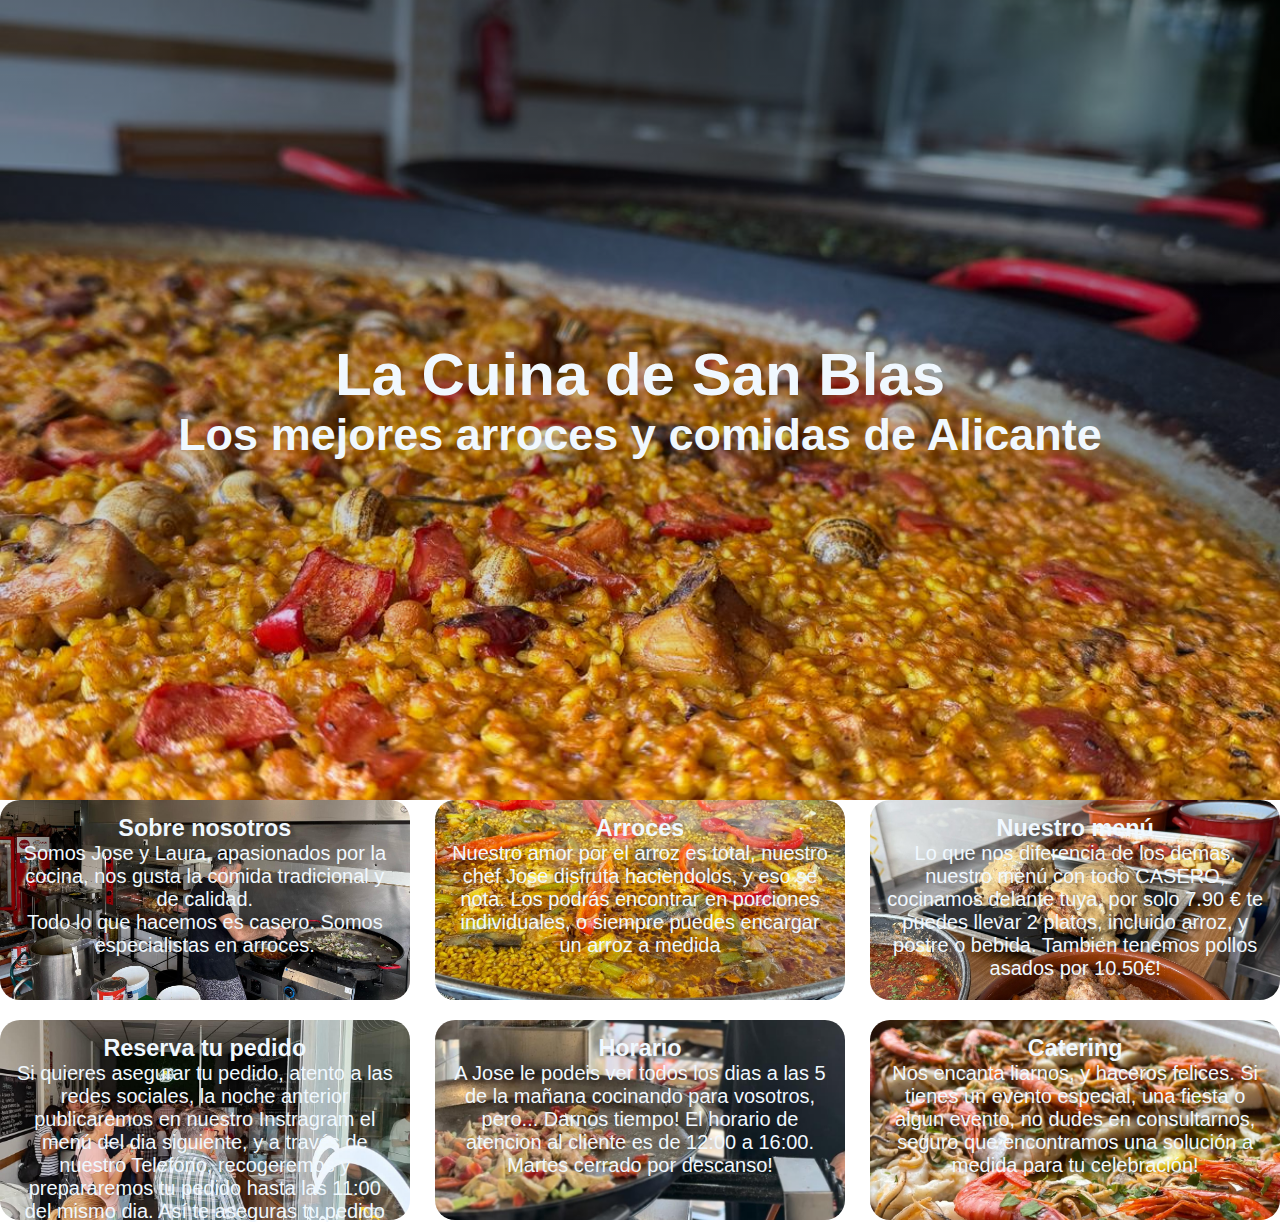
==== Lacuina.html @ eacab504 "14/04 articles" ====
<!DOCTYPE html>
<html lang="es">
<head>
    <meta charset="UTF-8">
    <meta name="viewport" content="width=device-width, initial-scale=1.0">
    <meta name="author" content="Jorge Sanchez Gallego">
    <meta name="description" content="Los mejores arroces y comidas para llevar en Alicante">
    <meta name="keywords" content="Mejores arroces para llevar en Alicante,
    comida, no cocinar, comida para llevar Alicante, 
    la mejor comida en Alicante,mejor menu del dia en Alicante">
    <meta name="adress" content="C/ Santo Domingo, 3 local 1, 03005 Alicante, España">
    <meta name="geo.placename" content="Alicante">
    <meta name="geo.region" content="es">
    <meta property="og:title" content="La Cuina de San Blas">
    <meta property="og:image" content="https://cdn.website.dish.co/media/9a/c0/7563602/La-Cuina-de-San-Blas-IMG-2267-jpeg.jpg">
    <meta property="og:locale" content="es">
    <link rel="icon" href="assets/La-Cuina-de-San-Blas-704644aa-c952-430c-807f-1f86bdea5b6a-jpeg.ico">
    <link rel="stylesheet" href="assets/styles.css">

    <title>La Cuina de San Blas</title>
</head>
<body>
    <header id="cabecera">
        <h1>La Cuina de San Blas</h1>
        <h2>Los mejores arroces y comidas de Alicante</h2>
    </header>
    <main>
        <section>
            <article class="columnas" id="sobreNosotros">
                <h3>Sobre nosotros</h3>
                <p>Somos Jose y Laura, apasionados por la cocina, nos gusta la comida tradicional y de calidad. </p>
                <p>Todo lo que hacemos es casero. Somos especialistas en arroces.</p>
            </article>
            <article class="columnas" id="arroces">
                <h3>Arroces</h3>
                <p>Nuestro amor por el arroz es total, nuestro chef Jose disfruta haciendolos, y eso se nota. Los podrás encontrar en porciones individuales, o siempre puedes encargar un arroz a medida</p>
            </article>
            <article class="columnas" id="menu">
                <h3>Nuestro menú</h3>
                <p>Lo que nos diferencia de los demás, nuestro menú con todo CASERO, cocinamos delante tuya, por solo 7.90 € te puedes llevar 2 platos, incluido arroz, y postre o bebida. Tambien tenemos pollos asados por 10.50€! </p>
            </article>
            <article class="columnas" id="reservas">
                <h3>Reserva tu pedido</h3>
                <p>Si quieres asegurar tu pedido, atento a las redes sociales, la noche anterior publicaremos en nuestro Instragram el menú del dia siguiente, y a través de nuestro Telefono, recogeremos y prepararemos tu pedido hasta las 11:00 del mismo dia. Así te aseguras tu pedido</p>
            </article>
            <article class="columnas" id="horario">
                <h3>Horario</h3>
                <p>A Jose le podeis ver todos los dias a las 5 de la mañana cocinando para vosotros, pero... Darnos tiempo! El horario de atencion al cliente es de 12:00 a 16:00. Martes cerrado por descanso!</p>
            </article>
            <article class="columnas" id="catering">
                <h3>Catering</h3>
                <p>Nos encanta liarnos, y haceros felices. Si tienes un evento especial, una fiesta o algun evento, no dudes en consultarnos, seguro que encontramos una solución a medida para tu celebración!</p>
            </article>

        </section>
    </main>
    
</body>
</html>
---- assets/styles.css ----
*{
   margin: 0;
   padding: 0;
}
#cabecera {
   background-image:linear-gradient(to bottom, rgba(0,0,0,0.5), rgba(0,0,0,0)), url(arrozPortada.jpeg);
   background-size: cover; 
   background-position: center;
   height: 800px;
   color: aliceblue;
   text-align: center;
   display: flex;
   flex-direction: column;
   justify-content: center;
   align-items: center;
   position: relative;
   font-family: 'Roboto' , sans-serif;
   font-size: 30px;
}

main > section {
   display: flex;
   flex-wrap: wrap;
   gap: 20px;
   justify-content: space-between;
}
.columnas {
   flex-basis: 32%;
   box-sizing: border-box;
   padding: 15px;
   border-radius: 20px;
}

#sobreNosotros {
   background-image:  url(josecurrando.jpeg) ;
   background-size: cover;
   background-position:bottom;
   height: 200px;
   font-family: 'Roboto' , sans-serif;
   font-size: 20px;
   color: aliceblue;
   text-align: center;
}
#arroces{
   background-image:  url(arroz.jpeg) ;
   background-size: cover;
   background-position:center;
   height: 200px;
   font-family: 'Roboto' , sans-serif;
   font-size: 20px;
   color: aliceblue;
   text-align: center;
}
#menu {
   background-image:  url(menu.jpeg) ;
   background-size: cover;
   background-position:center;
   height: 200px;
   font-family: 'Roboto' , sans-serif;
   font-size: 20px;
   color: aliceblue;
   text-align: center;
}
#reservas {
   background-image:  url(colas.jpeg) ;
   background-size: cover;
   background-position:center;
   height: 200px;
   font-family: 'Roboto' , sans-serif;
   font-size: 20px;
   color: aliceblue;
   text-align: center;
}
#horario {
   background-image:  url(joseee.jpeg) ;
   background-size: cover;
   background-position:center 80%;
   height: 200px;
   font-family: 'Roboto' , sans-serif;
   font-size: 20px;
   color: aliceblue;
   text-align: center;
}
#catering {
   background-image:  url(catering.jpeg) ;
   background-size: cover;
   background-position:center;
   height: 200px;
   font-family: 'Roboto' , sans-serif;
   font-size: 20px;
   color: aliceblue;
   text-align: center;
}
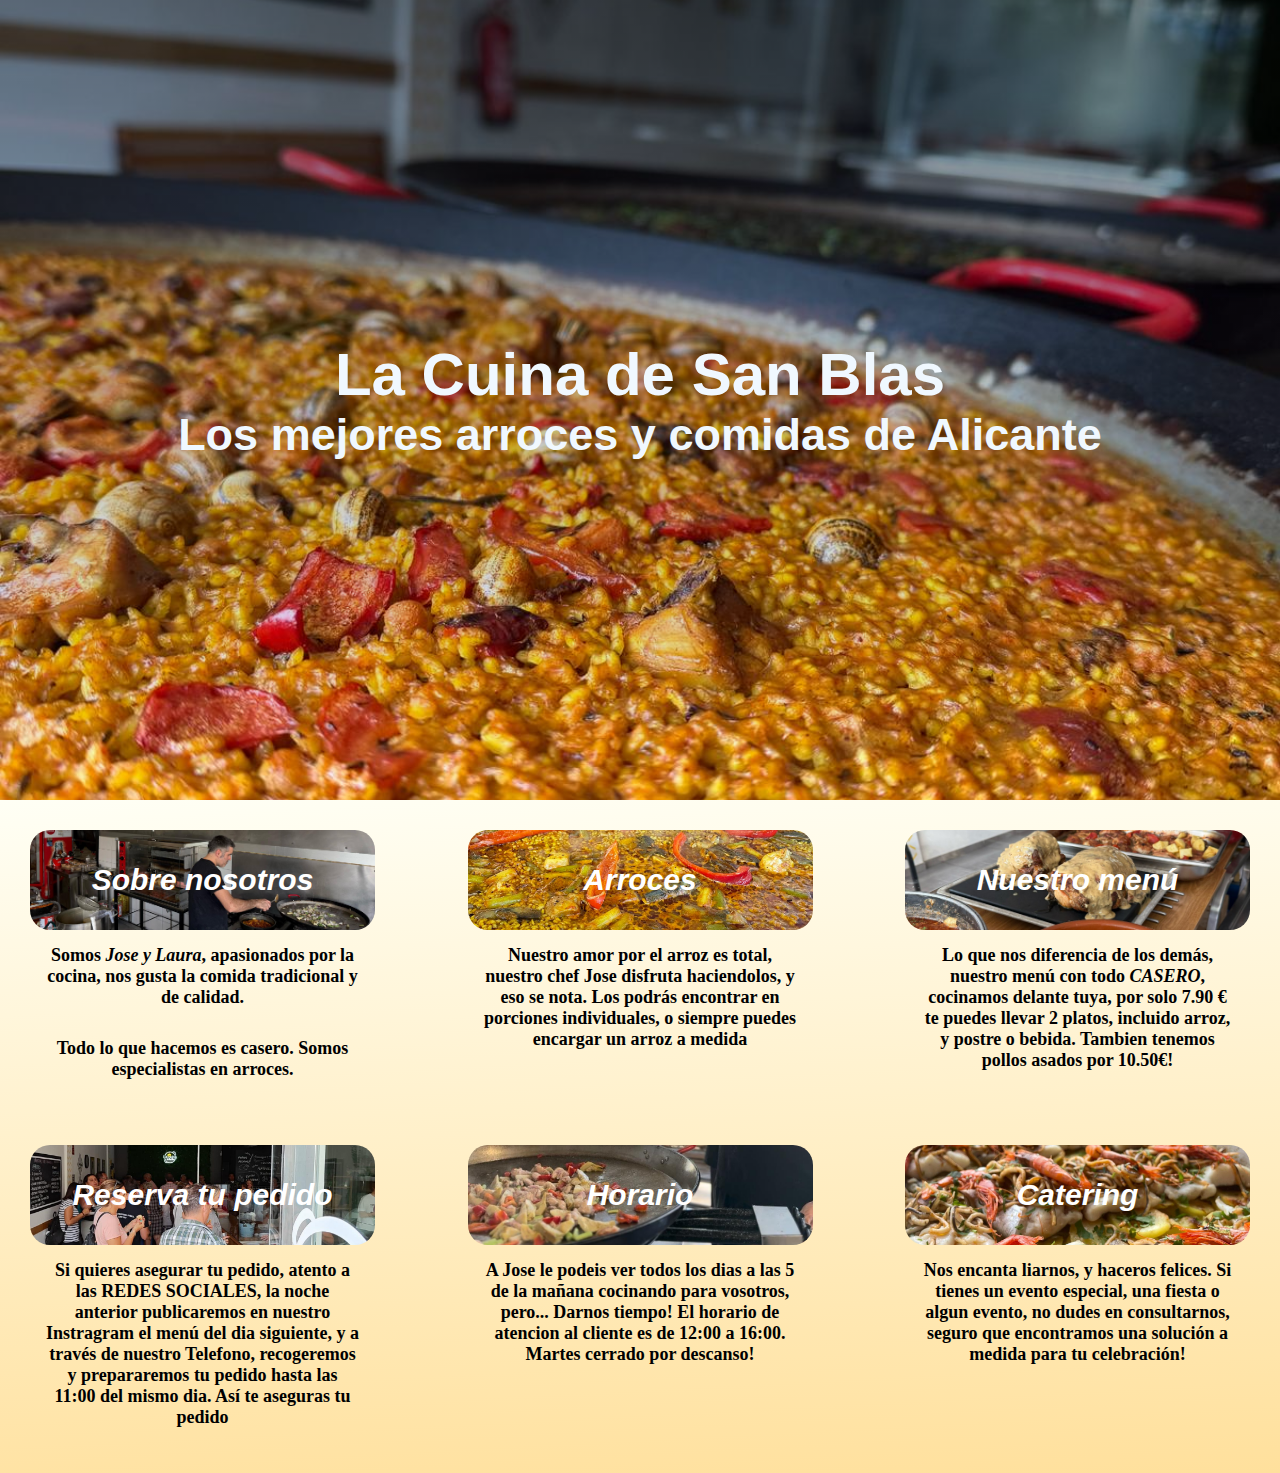
==== commit 863ba27e: "15/04 tarjetas terminadas" ====
--- a/Lacuina.html
+++ b/Lacuina.html
@@ -27,32 +27,33 @@
     <main>
         <section>
             <article class="columnas" id="sobreNosotros">
-                <h3>Sobre nosotros</h3>
-                <p>Somos Jose y Laura, apasionados por la cocina, nos gusta la comida tradicional y de calidad. </p>
+                <h3><em>Sobre nosotros</em></h3>
+                <p>Somos <em>Jose y Laura</em>, apasionados por la cocina, nos gusta la comida tradicional y de calidad. </p>
                 <p>Todo lo que hacemos es casero. Somos especialistas en arroces.</p>
             </article>
             <article class="columnas" id="arroces">
-                <h3>Arroces</h3>
+                <h3><em>Arroces</em></h3>
                 <p>Nuestro amor por el arroz es total, nuestro chef Jose disfruta haciendolos, y eso se nota. Los podrás encontrar en porciones individuales, o siempre puedes encargar un arroz a medida</p>
             </article>
             <article class="columnas" id="menu">
-                <h3>Nuestro menú</h3>
-                <p>Lo que nos diferencia de los demás, nuestro menú con todo CASERO, cocinamos delante tuya, por solo 7.90 € te puedes llevar 2 platos, incluido arroz, y postre o bebida. Tambien tenemos pollos asados por 10.50€! </p>
+                <h3><em>Nuestro menú</em></h3>
+                <p>Lo que nos diferencia de los demás, nuestro menú con todo <em>CASERO</em>, cocinamos delante tuya, por solo 7.90 € te puedes llevar 2 platos, incluido arroz, y postre o bebida. Tambien tenemos pollos asados por 10.50€! </p>
             </article>
             <article class="columnas" id="reservas">
-                <h3>Reserva tu pedido</h3>
-                <p>Si quieres asegurar tu pedido, atento a las redes sociales, la noche anterior publicaremos en nuestro Instragram el menú del dia siguiente, y a través de nuestro Telefono, recogeremos y prepararemos tu pedido hasta las 11:00 del mismo dia. Así te aseguras tu pedido</p>
+                <h3><em>Reserva tu pedido</em></h3>
+                <p>Si quieres asegurar tu pedido, atento a las <a href="https://www.instagram.com/lacuina_de_sanblas/" target="_blank">REDES SOCIALES</a>, la noche anterior publicaremos en nuestro Instragram el menú del dia siguiente, y a través de nuestro Telefono, recogeremos y prepararemos tu pedido hasta las 11:00 del mismo dia. Así te aseguras tu pedido</p>
             </article>
             <article class="columnas" id="horario">
-                <h3>Horario</h3>
+                <h3><em>Horario</em></h3>
                 <p>A Jose le podeis ver todos los dias a las 5 de la mañana cocinando para vosotros, pero... Darnos tiempo! El horario de atencion al cliente es de 12:00 a 16:00. Martes cerrado por descanso!</p>
             </article>
             <article class="columnas" id="catering">
-                <h3>Catering</h3>
+                <h3><em>Catering</em></h3>
                 <p>Nos encanta liarnos, y haceros felices. Si tienes un evento especial, una fiesta o algun evento, no dudes en consultarnos, seguro que encontramos una solución a medida para tu celebración!</p>
             </article>
-
+            
         </section>
+    
     </main>
     
 </body>
--- a/assets/styles.css
+++ b/assets/styles.css
@@ -1,9 +1,13 @@
 *{
+  
    margin: 0;
    padding: 0;
 }
+h1 {
+   
+}
 #cabecera {
-   background-image:linear-gradient(to bottom, rgba(0,0,0,0.5), rgba(0,0,0,0)), url(arrozPortada.jpeg);
+   background-image:linear-gradient(to bottom, rgba(0,0,0,0.5), rgba(0,0,0,0)), url(imagenes/arrozPortada.jpeg);
    background-size: cover; 
    background-position: center;
    height: 800px;
@@ -25,69 +29,124 @@
    justify-content: space-between;
 }
 .columnas {
-   flex-basis: 32%;
+   flex-basis: 30%;
    box-sizing: border-box;
    padding: 15px;
-   border-radius: 20px;
+   
+}
+@media (max-width: 555px) {
+   .columnas {
+   flex-basis: auto;
+   box-sizing: border-box;
+   padding: 15px;
+   }
 }
 
-#sobreNosotros {
-   background-image:  url(josecurrando.jpeg) ;
+#sobreNosotros > h3 {
+   
+   background-image:  url(imagenes/josecurrando.jpeg) ;
    background-size: cover;
-   background-position:bottom;
-   height: 200px;
+   background-position:center 80%;
+   height: 100px;
    font-family: 'Roboto' , sans-serif;
-   font-size: 20px;
-   color: aliceblue;
+   font-size: 30px;
+   color:  white;
+   text-align:center;
+   border-radius: 20px;
+   display: flex;
+   flex-direction: column;
+   justify-content: center;
+   
+   
+   
+}
+#arroces > h3{
+   
+   background-image:  url(imagenes/arroz.jpeg) ;
+   background-size: cover;
+   background-position:center;
+   height: 100px;
+   font-family: 'Roboto' , sans-serif;
+   font-size: 30px;
+   color:  white;
+   text-align: center;
+   border-radius: 20px;
+   display: flex;
+   flex-direction: column;
+   justify-content: center;
+}
+#menu > h3 {
+   background-image:  url(imagenes/menu.jpeg) ;
+   background-size: cover;
+   background-position:center;
+   height: 100px;
+   font-family: 'Roboto' , sans-serif;
+   font-size: 30px;
+   color: white;
+   text-align: center;
+   border-radius: 20px;
+   display: flex;
+   flex-direction: column;
+   justify-content: center;
+}
+#reservas >h3{
+   background-image:  url(imagenes/colas.jpeg) ;
+   background-size: cover;
+   background-position:center;
+   height: 100px;
+   font-family: 'Roboto' , sans-serif;
+   font-size: 30px;
+   color: white;
+   text-align: center;
+   border-radius: 20px;
+   display: flex;
+   flex-direction: column;
+   justify-content: center;
+}
+#reservas > p > a {
+   color: inherit;
+   text-decoration: none;
+}
+#horario >h3{
+   background-image:  url(imagenes/joseee.jpeg) ;
+   background-size: cover;
+   background-position:center 80%;
+   height: 100px;
+   font-family: 'Roboto' , sans-serif;
+   font-size: 30px;
+   color: white;
+   text-align: center;
+   border-radius: 20px;
+   display: flex;
+   flex-direction: column;
+   justify-content: center;
+}
+#catering >h3 {
+   background-image:  url(imagenes/catering.jpeg) ;
+   background-size: cover;
+   background-position:center;
+   height: 100px;
+   font-family: 'Roboto' , sans-serif;
+   font-size: 30px;
+   color: white;
+   text-align: center;
+   border-radius: 20px;
+   display: flex;
+   flex-direction: column;
+   justify-content: center;
+}
+
+main {
+   padding: 15px;
+   background: #fffff5;
+   background: linear-gradient(177deg, rgba(255, 255, 245, 1) 0%, rgba(255, 224, 156, 1) 100%);
+}
+
+main > section > article > p {
+   padding: 15px;
+   color: black;
+   font-size: 18px;
+   font-weight: bold ;
    text-align: center;
 }
-#arroces{
-   background-image:  url(arroz.jpeg) ;
-   background-size: cover;
-   background-position:center;
-   height: 200px;
-   font-family: 'Roboto' , sans-serif;
-   font-size: 20px;
-   color: aliceblue;
-   text-align: center;
-}
-#menu {
-   background-image:  url(menu.jpeg) ;
-   background-size: cover;
-   background-position:center;
-   height: 200px;
-   font-family: 'Roboto' , sans-serif;
-   font-size: 20px;
-   color: aliceblue;
-   text-align: center;
-}
-#reservas {
-   background-image:  url(colas.jpeg) ;
-   background-size: cover;
-   background-position:center;
-   height: 200px;
-   font-family: 'Roboto' , sans-serif;
-   font-size: 20px;
-   color: aliceblue;
-   text-align: center;
-}
-#horario {
-   background-image:  url(joseee.jpeg) ;
-   background-size: cover;
-   background-position:center 80%;
-   height: 200px;
-   font-family: 'Roboto' , sans-serif;
-   font-size: 20px;
-   color: aliceblue;
-   text-align: center;
-}
-#catering {
-   background-image:  url(catering.jpeg) ;
-   background-size: cover;
-   background-position:center;
-   height: 200px;
-   font-family: 'Roboto' , sans-serif;
-   font-size: 20px;
-   color: aliceblue;
-   text-align: center;
-}
+
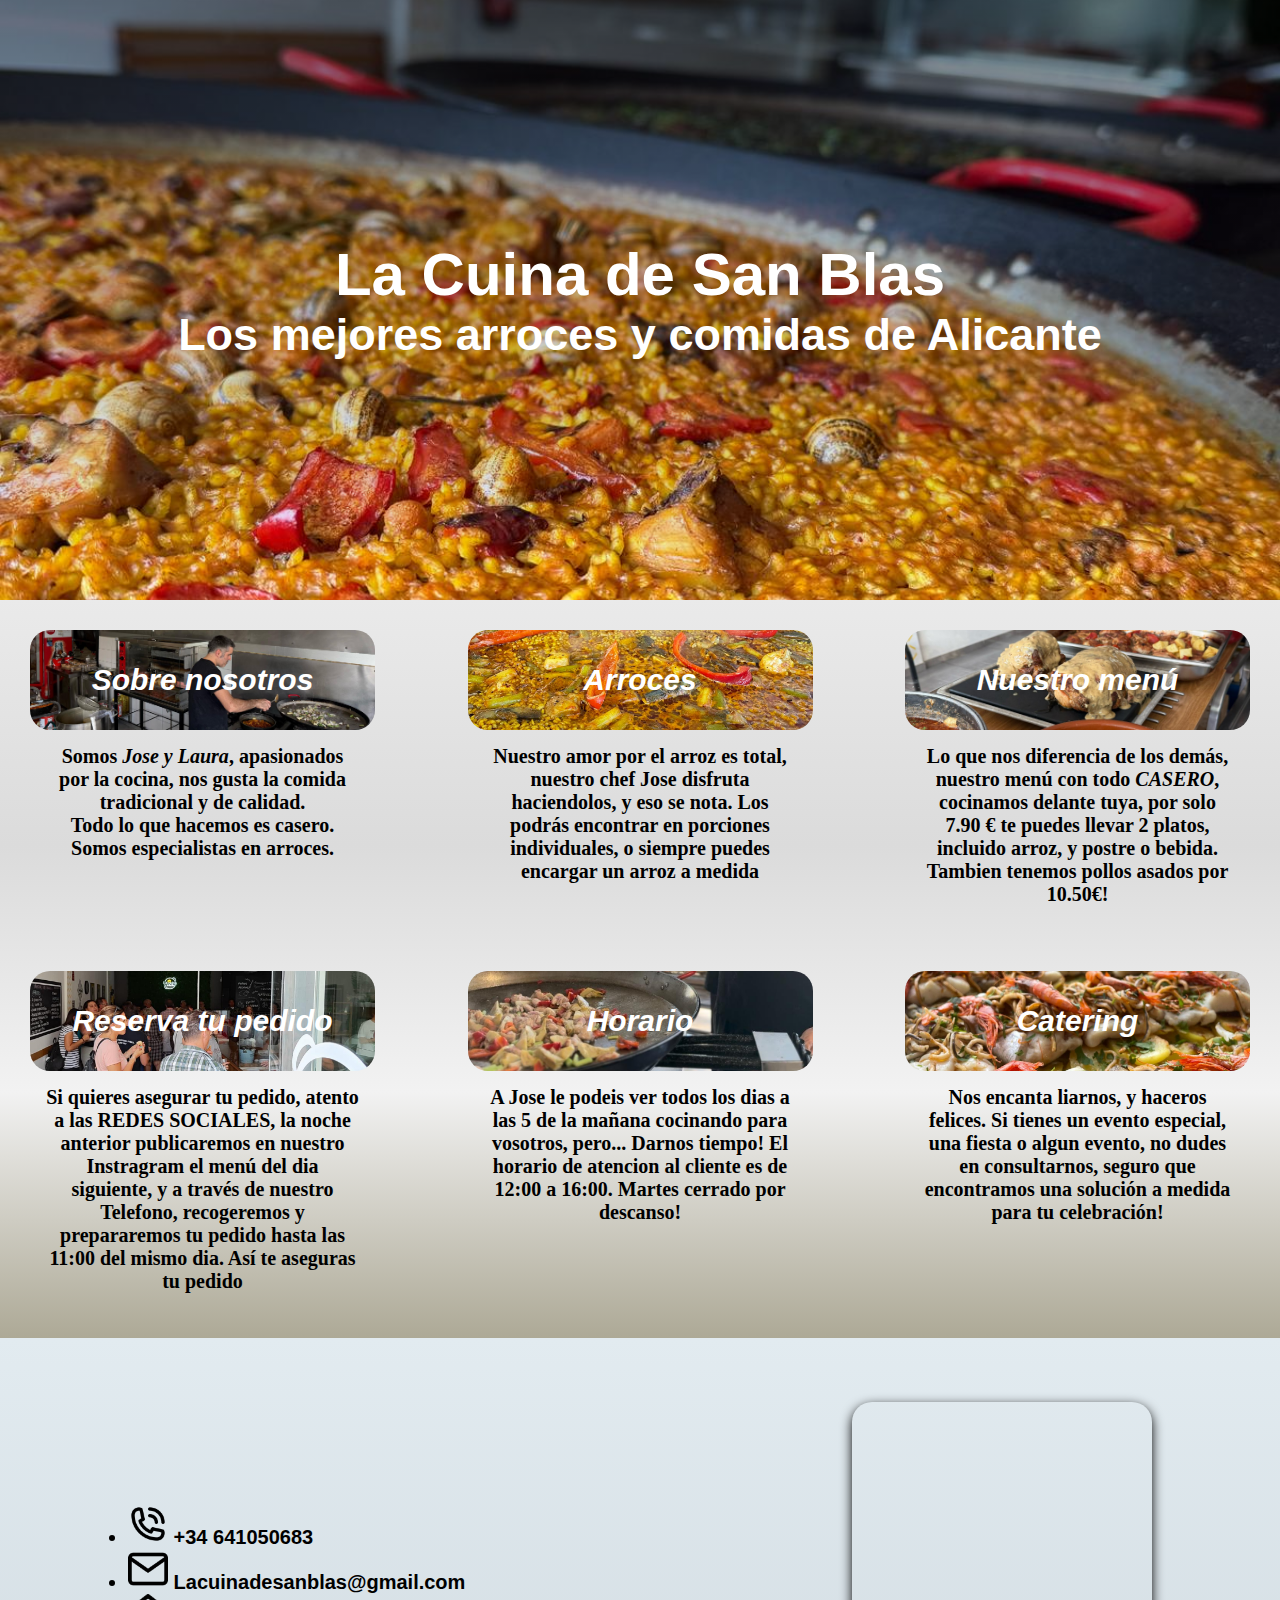
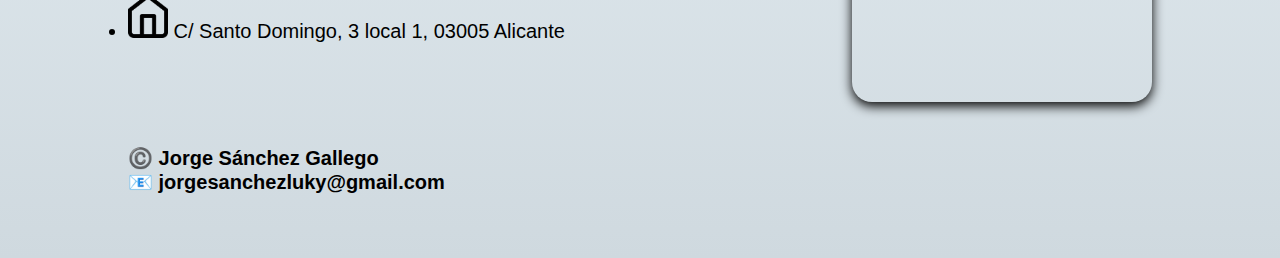
==== commit 733233ba: "siguiente paso mejorar la estructura" ====
--- a/Lacuina.html
+++ b/Lacuina.html
@@ -14,7 +14,7 @@
     <meta property="og:title" content="La Cuina de San Blas">
     <meta property="og:image" content="https://cdn.website.dish.co/media/9a/c0/7563602/La-Cuina-de-San-Blas-IMG-2267-jpeg.jpg">
     <meta property="og:locale" content="es">
-    <link rel="icon" href="assets/La-Cuina-de-San-Blas-704644aa-c952-430c-807f-1f86bdea5b6a-jpeg.ico">
+    <link rel="icon" href="assets/imagenes/La-Cuina-de-San-Blas-704644aa-c952-430c-807f-1f86bdea5b6a-jpeg.ico">
     <link rel="stylesheet" href="assets/styles.css">
 
     <title>La Cuina de San Blas</title>
@@ -28,8 +28,8 @@
         <section>
             <article class="columnas" id="sobreNosotros">
                 <h3><em>Sobre nosotros</em></h3>
-                <p>Somos <em>Jose y Laura</em>, apasionados por la cocina, nos gusta la comida tradicional y de calidad. </p>
-                <p>Todo lo que hacemos es casero. Somos especialistas en arroces.</p>
+                <p>Somos <em>Jose y Laura</em>, apasionados por la cocina, nos gusta la comida tradicional y de calidad.<br>Todo lo que hacemos es casero. Somos especialistas en arroces. </p>
+                
             </article>
             <article class="columnas" id="arroces">
                 <h3><em>Arroces</em></h3>
@@ -50,11 +50,28 @@
             <article class="columnas" id="catering">
                 <h3><em>Catering</em></h3>
                 <p>Nos encanta liarnos, y haceros felices. Si tienes un evento especial, una fiesta o algun evento, no dudes en consultarnos, seguro que encontramos una solución a medida para tu celebración!</p>
+            </article>    
+        </section>
+        
+    </main>
+    <footer>
+        <section class="footer">
+            <article  id="localizacion">
+                <iframe  width="300" height="300" src="https://www.google.com/maps/embed?pb=!1m18!1m12!1m3!1d3129.078462130409!2d-0.5029257235429637!3d38.347165978981565!2m3!1f0!2f0!3f0!3m2!1i1024!2i768!4f13.1!3m3!1m2!1s0xd623761c9db7dcd%3A0x3f630db68240476f!2sLa%20Cuina%20de%20San%20Blas!5e0!3m2!1ses!2ses!4v1744727648041!5m2!1ses!2ses" width="600" height="450" style="border:0;" allowfullscreen="" loading="lazy" referrerpolicy="no-referrer-when-downgrade"></iframe>
             </article>
-            
+            <article id="infofooter">
+                <ul>
+                    <li><a href="tel: +34 641050683" target="_blank" data-contact-link="phone"><img width="40"src="assets/imagenes/phone.ico" alt="telefono">   +34 641050683</a></li>
+                    <li><a href="mailto:Lacuinadesanblas@gmail.com" target="_blank" data-contact-link="mail"><img width="40"src="assets/imagenes/mail.ico" alt="mail">   Lacuinadesanblas@gmail.com</a></li>
+                    <li><img width="40"src="assets/imagenes/house.ico" alt="direccion">   C/ Santo Domingo, 3 local 1, 03005 Alicante</li>
+                </ul>
+            </article>
+            <div>
+                <p>©️ Jorge Sánchez Gallego</p>
+                <p>📧 jorgesanchezluky@gmail.com</p>
+            </div>
         </section>
-    
-    </main>
-    
+        
+    </footer>
 </body>
 </html>--- a/assets/styles.css
+++ b/assets/styles.css
@@ -3,15 +3,13 @@
    margin: 0;
    padding: 0;
 }
-h1 {
-   
-}
+
 #cabecera {
    background-image:linear-gradient(to bottom, rgba(0,0,0,0.5), rgba(0,0,0,0)), url(imagenes/arrozPortada.jpeg);
    background-size: cover; 
    background-position: center;
-   height: 800px;
-   color: aliceblue;
+   height: 600px;
+   color: white;
    text-align: center;
    display: flex;
    flex-direction: column;
@@ -34,13 +32,15 @@
    padding: 15px;
    
 }
-@media (max-width: 555px) {
+@media (max-width: 560px) {
    .columnas {
    flex-basis: auto;
    box-sizing: border-box;
    padding: 15px;
    }
 }
+
+
 
 #sobreNosotros > h3 {
    
@@ -138,15 +138,46 @@
 
 main {
    padding: 15px;
-   background: #fffff5;
-   background: linear-gradient(177deg, rgba(255, 255, 245, 1) 0%, rgba(255, 224, 156, 1) 100%);
+   background: #ADA996;  /* fallback for old browsers */
+background: -webkit-linear-gradient(to bottom, #EAEAEA, #DBDBDB, #F2F2F2, #ADA996);  /* Chrome 10-25, Safari 5.1-6 */
+background: linear-gradient(to bottom, #EAEAEA, #DBDBDB, #F2F2F2, #ADA996); /* W3C, IE 10+/ Edge, Firefox 16+, Chrome 26+, Opera 12+, Safari 7+ */
+
 }
 
 main > section > article > p {
    padding: 15px;
    color: black;
-   font-size: 18px;
+   font-size: 20px;
    font-weight: bold ;
    text-align: center;
 }
-
+#localizacion{
+   padding-bottom: 10%;
+}
+#localizacion > iframe {
+   border-radius: 20px;
+   box-shadow: 0 4px 12px rgba(0, 0, 0, 1.2);
+   float: right ;
+  
+}
+.footer {
+   background-image: linear-gradient(to top, #cfd9df 0%, #e2ebf0 100%);
+   font-family: 'roboto', sans-serif;
+   font-size: 20px;
+   flex-basis: 50%;
+   padding-top: 5%;
+   padding-left: 10%;
+   padding-right: 10%;
+   padding-bottom: 5%;
+   
+   }
+ .footer > article> ul > li >a {
+   font-weight: bold;
+   color: inherit;
+   text-decoration: none;
+ }
+footer > section > div {
+   color: black;
+   padding-top: 10%;
+   font-weight: bold;
+}
